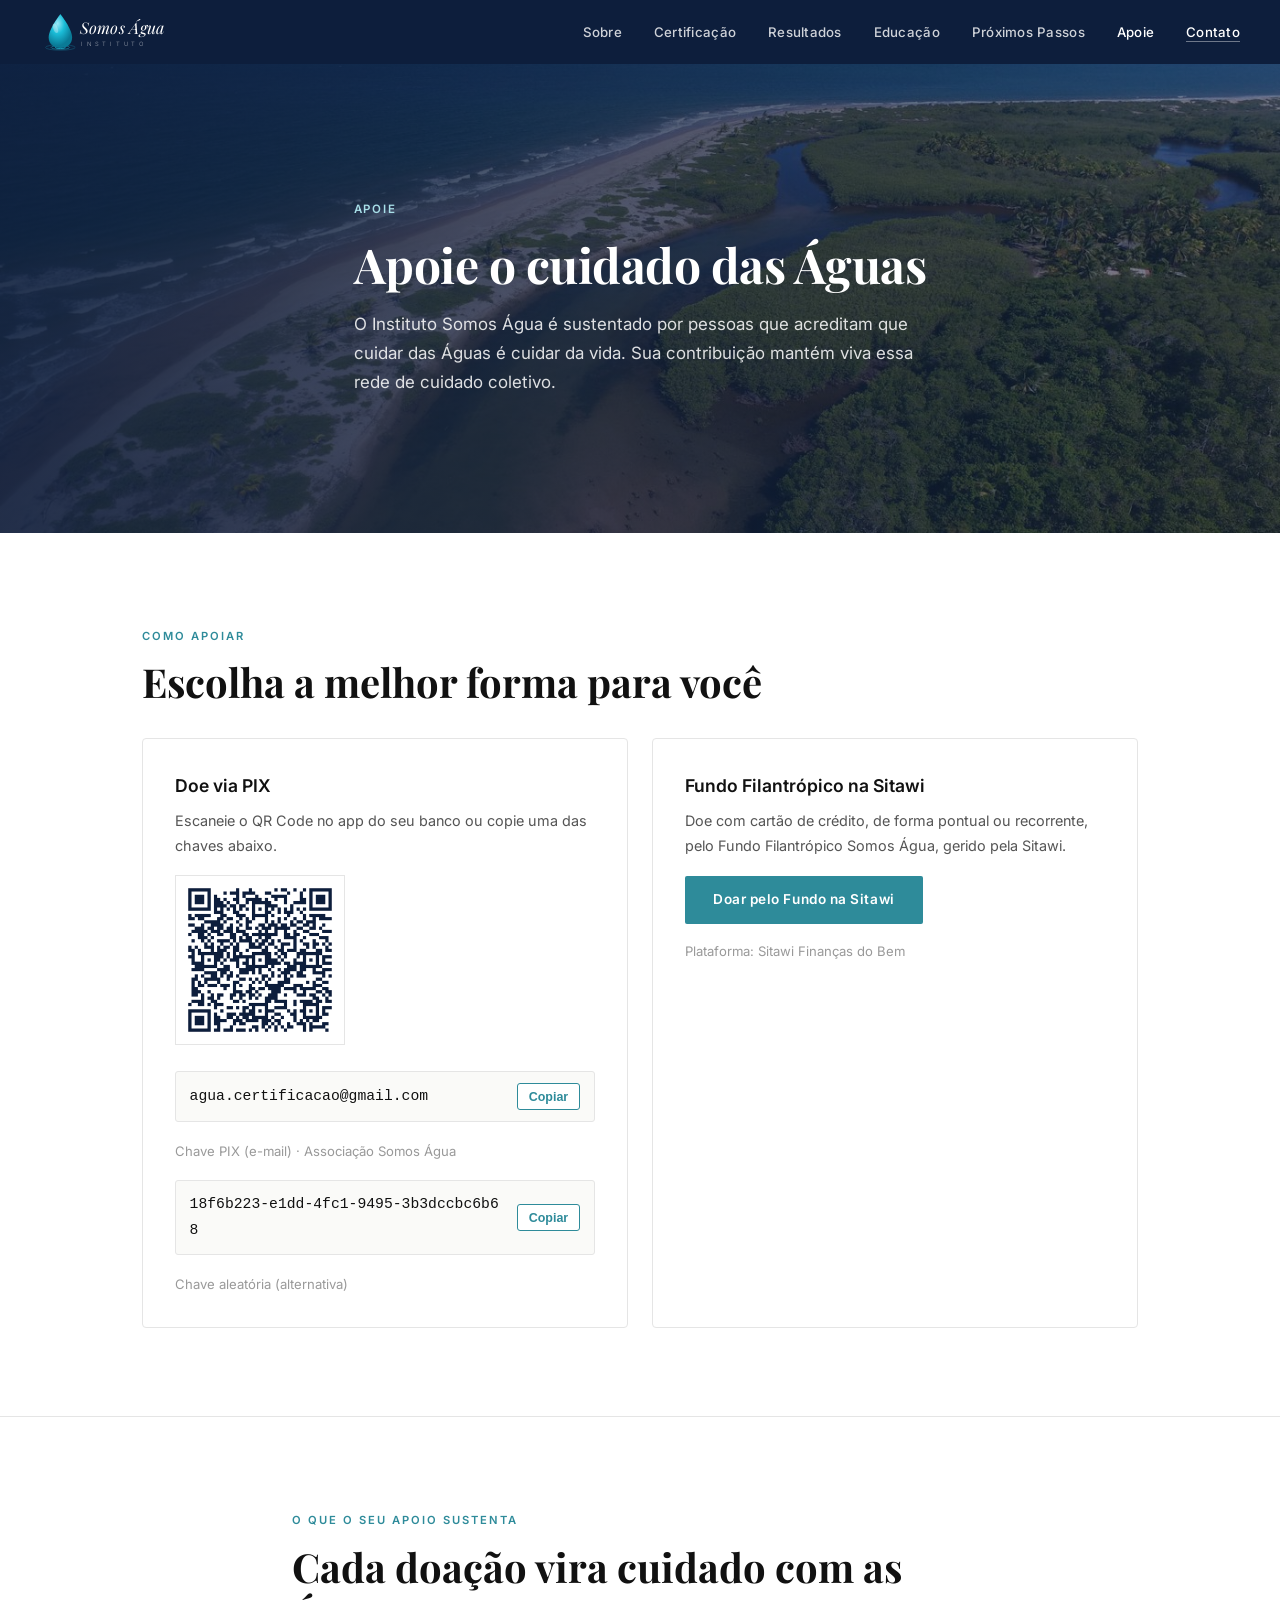
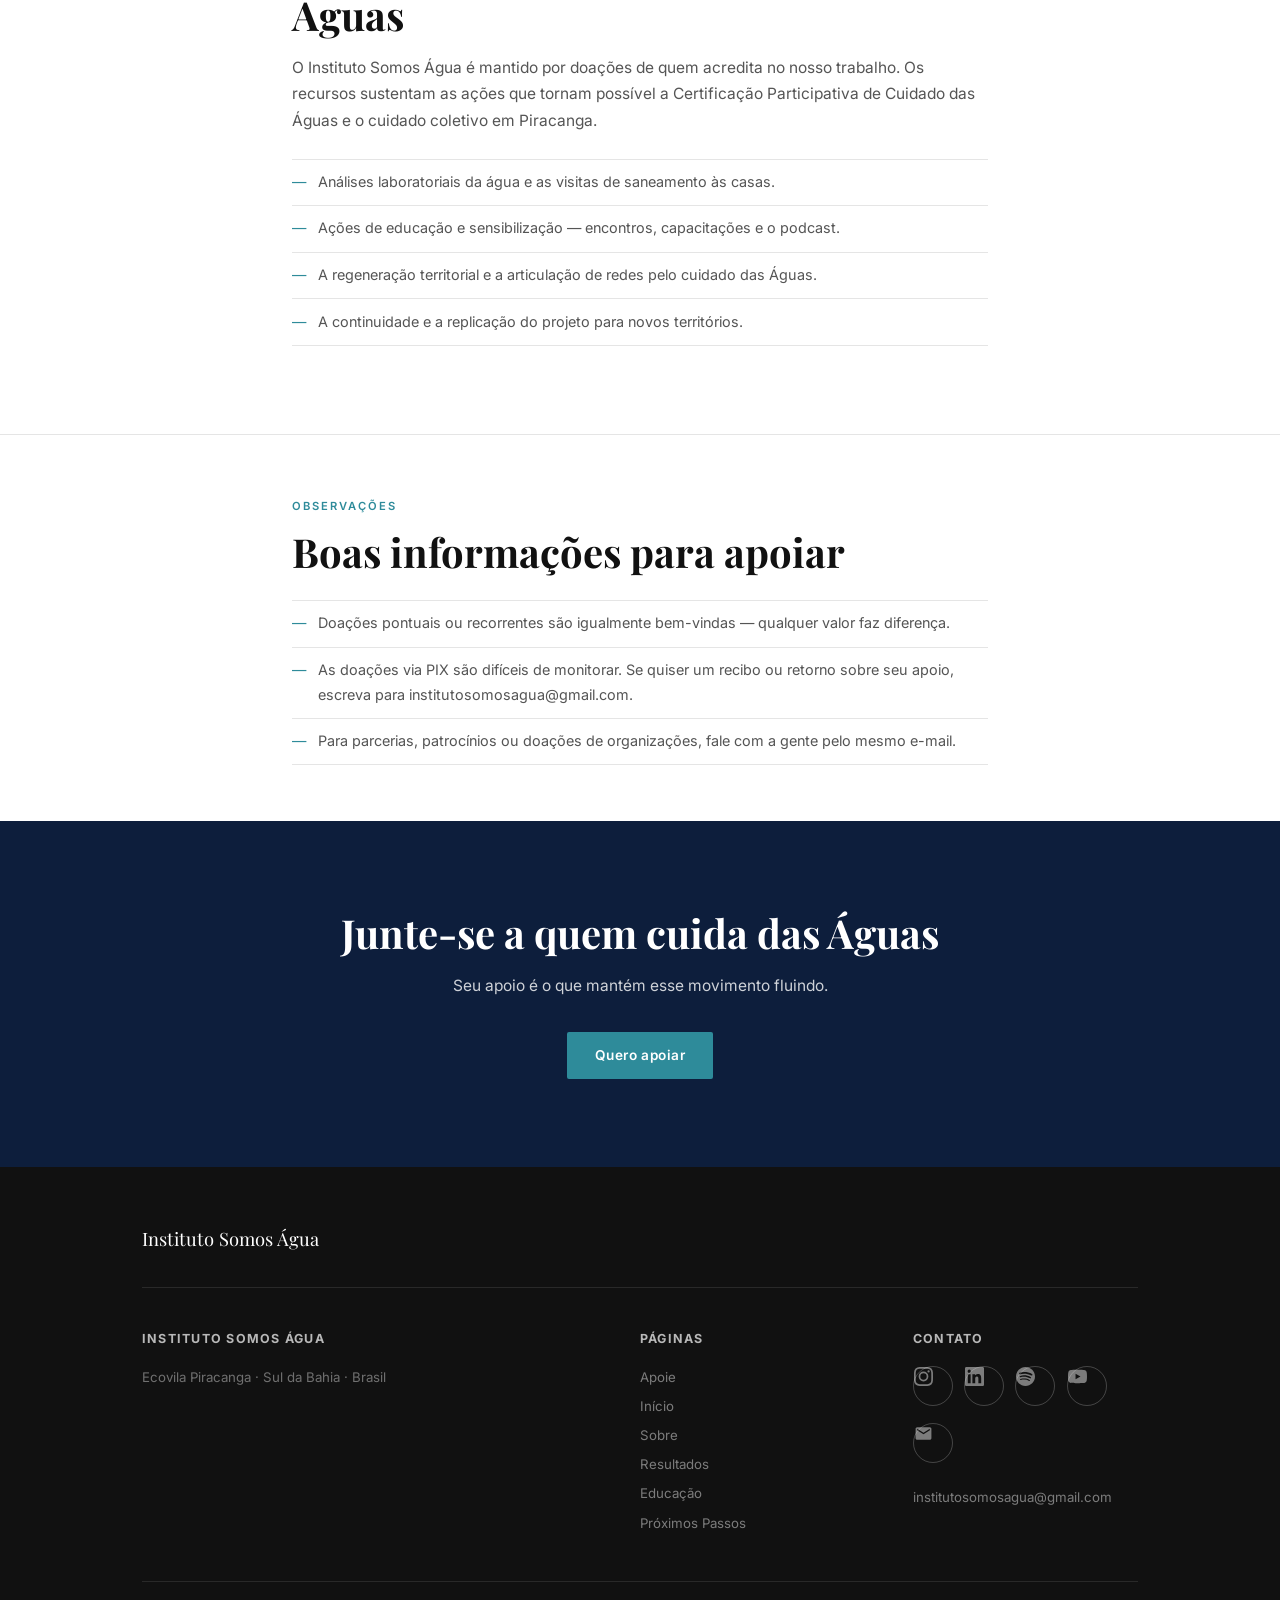
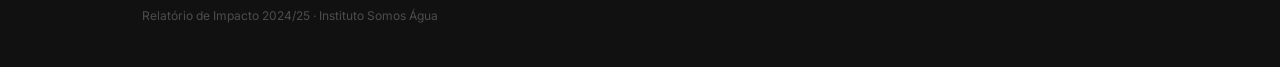
==== apoie.html @ 84f778ec "Add files via upload" ====
<!DOCTYPE html>
<html lang="pt-BR">
<head>
  <meta charset="UTF-8"/><meta name="viewport" content="width=device-width, initial-scale=1.0"/>
  <title>Apoie — Instituto Somos Água</title>
  <link href="https://fonts.googleapis.com/css2?family=Playfair+Display:wght@400;700&family=Inter:wght@300;400;500;600&display=swap" rel="stylesheet"/>
  <link rel="stylesheet" href="style.css"/>
  <style>
    #main-nav { background:#0d1e3c !important; border-bottom:none !important; }
    #main-nav .nav-logo { color:white; }
    #main-nav .nav-links a { color:rgba(255,255,255,.8); }
    #main-nav .nav-links a:hover, #main-nav .nav-links a.active { color:white; }
    #main-nav .nav-cta { color:white !important; border-color:rgba(255,255,255,.4); }
    #main-nav .hamburger span { background:white; }
    .ev-hero { position:relative; min-height:48vh; display:flex; align-items:center; overflow:hidden; }
    .ev-hero-bg { position:absolute; inset:0; background:url('imgs/foz.jpg') center/cover no-repeat; }
    .ev-hero-bg::after { content:''; position:absolute; inset:0; background:linear-gradient(90deg, rgba(13,30,60,.9), rgba(13,30,60,.5)); }
    .ev-hero .container { position:relative; z-index:2; }
    .ev-hero-content { max-width:660px; padding:3rem 0; }
    .ev-eyebrow { display:block; font-size:.72rem; font-weight:600; letter-spacing:.16em; text-transform:uppercase; color:#a8dfe8; margin-bottom:1.1rem; }
    .ev-hero-content h1 { color:#fff; font-size:clamp(2rem,4.5vw,3rem); line-height:1.15; margin-bottom:1.1rem; }
    .ev-hero-content p { color:rgba(255,255,255,.85); font-size:1.06rem; line-height:1.7; max-width:560px; margin:0; }
    .btn-water { background:#2E8B9A; color:#fff; }
    .btn-water:hover { background:#35a2b5; }
    .give-grid { display:grid; grid-template-columns:1fr 1fr; gap:1.5rem; margin-top:2rem; }
    .give-card { border:1px solid var(--border); border-radius:4px; padding:2rem; background:var(--white); }
    .give-card h3 { font-size:1.1rem; margin-bottom:.5rem; }
    .give-card p { font-size:.9rem; }
    .pix-key { display:flex; align-items:center; gap:.6rem; background:var(--off-white); border:1px solid var(--border); border-radius:3px; padding:.7rem .85rem; margin:1.1rem 0; }
    .pix-key code { font-family:'SFMono-Regular',Menlo,monospace; font-size:.92rem; color:var(--ink); flex:1; word-break:break-all; }
    .pix-key button { border:1px solid var(--water); background:#fff; color:var(--water); font-size:.78rem; font-weight:600; padding:.35rem .7rem; border-radius:3px; cursor:pointer; white-space:nowrap; transition:all .15s; }
    .pix-key button:hover { background:var(--water); color:#fff; }
    .qr { margin-top:1rem; }
    .qr img { width:170px; height:170px; object-fit:contain; border:1px solid var(--border); padding:6px; background:#fff; }
    .placeholder { background:#FFF6E5; border:1px dashed #E0B85C; color:#8a6d1f; padding:.4rem .6rem; border-radius:3px; font-size:.82rem; display:inline-block; }
    .give-cta { background:#0d1e3c; color:#fff; text-align:center; }
    .give-cta h2 { color:#fff; } .give-cta p { color:rgba(255,255,255,.8); }
    @media (max-width:700px){ .give-grid { grid-template-columns:1fr; } }
  </style>
  <meta property="og:type" content="website"/>
  <meta property="og:site_name" content="Instituto Somos Água"/>
  <meta property="og:title" content="Apoie — Instituto Somos Água"/>
  <meta property="og:description" content="Apoie o cuidado das Águas. Sua contribuição sustenta a Certificação Participativa de Cuidado das Águas, a educação e a regeneração dos territórios de Piracanga."/>
  <meta property="og:image" content="https://institutosomosagua.github.io/site/imgs/og-image.png"/>
  <meta property="og:image:width" content="1200"/>
  <meta property="og:image:height" content="630"/>
  <meta property="og:locale" content="pt_BR"/>
  <meta name="twitter:card" content="summary_large_image"/>
  <meta name="twitter:image" content="https://institutosomosagua.github.io/site/imgs/og-image.png"/>
</head>
<body>
<nav id="main-nav">
  <a href="index.html" class="nav-logo" style="padding:0;line-height:0;"><svg xmlns="http://www.w3.org/2000/svg" viewBox="0 0 280 68" height="42" style="display:block;"><defs><radialGradient id="dg" cx="38%" cy="28%" r="65%"><stop offset="0%" stop-color="#9AE8F8"/><stop offset="45%" stop-color="#1BBDD8"/><stop offset="100%" stop-color="#0A7A96"/></radialGradient></defs><ellipse cx="33" cy="59" rx="24" ry="4.5" stroke="#1BBAD6" stroke-width="1.0" fill="none" opacity="0.38"/><ellipse cx="33" cy="59" rx="15" ry="3" stroke="#1BBAD6" stroke-width="1.2" fill="none" opacity="0.58"/><ellipse cx="33" cy="59" rx="8" ry="1.8" stroke="#1BBAD6" stroke-width="1.5" fill="none" opacity="0.82"/><path d="M33 5 C33 5 14 29 14 43 C14 53.8 22.6 60 33 60 C43.4 60 52 53.8 52 43 C52 29 33 5 33 5Z" fill="url(#dg)"/><ellipse cx="25" cy="28" rx="3.5" ry="8" fill="white" opacity="0.3" transform="rotate(-20 25 28)"/><text x="64" y="38" font-family="'Playfair Display', Georgia, serif" font-size="26" font-weight="400" font-style="italic" fill="white" letter-spacing="0.5">Somos Água</text><text x="67" y="56" font-family="Inter, sans-serif" font-size="9.5" font-weight="300" fill="rgba(255,255,255,0.58)" letter-spacing="6">INSTITUTO</text></svg></a>
  <button class="hamburger" id="hamburger"><span></span><span></span><span></span></button>
  <ul class="nav-links" id="nav-links">
    <li><a href="sobre.html">Sobre</a></li>
    <li><a href="certificacao.html">Certificação</a></li>
    <li><a href="resultados.html">Resultados</a></li>
    <li><a href="educacao.html">Educação</a></li>
    <li><a href="proximos.html">Próximos Passos</a></li>
    <li><a href="apoie.html" class="active">Apoie</a></li>
    <li><a href="index.html#contato" class="nav-cta">Contato</a></li>
  </ul>
</nav>
<section class="ev-hero">
  <div class="ev-hero-bg"></div>
  <div class="container">
    <div class="ev-hero-content">
      <span class="ev-eyebrow">Apoie</span>
      <h1>Apoie o cuidado das Águas</h1>
      <p>O Instituto Somos Água é sustentado por pessoas que acreditam que cuidar das Águas é cuidar da vida. Sua contribuição mantém viva essa rede de cuidado coletivo.</p>
    </div>
  </div>
</section>

<section id="como-apoiar">
  <div class="container">
    <span class="eyebrow">Como apoiar</span>
    <h2>Escolha a melhor forma para você</h2>
    <div class="give-grid">
      <div class="give-card">
        <h3>Doe via PIX</h3>
        <p>Escaneie o QR Code no app do seu banco ou copie uma das chaves abaixo.</p>
        <div class="qr"><img src="imgs/pix-qr.png" alt="QR Code PIX — Associação Somos Água"/></div>
        <div class="pix-key">
          <code id="pixkey">agua.certificacao@gmail.com</code>
          <button onclick="copyPix('pixkey', this)">Copiar</button>
        </div>
        <p style="font-size:.82rem;color:var(--ink-muted);">Chave PIX (e-mail) · Associação Somos Água</p>
        <div class="pix-key">
          <code id="pixcode">18f6b223-e1dd-4fc1-9495-3b3dccbc6b68</code>
          <button onclick="copyPix('pixcode', this)">Copiar</button>
        </div>
        <p style="font-size:.82rem;color:var(--ink-muted);">Chave aleatória (alternativa)</p>
      </div>
      <div class="give-card">
        <h3>Fundo Filantrópico na Sitawi</h3>
        <p>Doe com cartão de crédito, de forma pontual ou recorrente, pelo Fundo Filantrópico Somos Água, gerido pela Sitawi.</p>
        <p style="margin-top:1.1rem;"><a href="https://fundos.sitawi.net/fundo-somos-agua" target="_blank" rel="noopener" class="btn btn-water">Doar pelo Fundo na Sitawi</a></p>
        <p style="font-size:.82rem;color:var(--ink-muted);margin-top:1rem;">Plataforma: Sitawi Finanças do Bem</p>
      </div>
    </div>
  </div>
</section>

<div class="divider"></div>

<section>
  <div class="container" style="max-width:760px;">
    <span class="eyebrow">O que o seu apoio sustenta</span>
    <h2>Cada doação vira cuidado com as Águas</h2>
    <p>O Instituto Somos Água é mantido por doações de quem acredita no nosso trabalho. Os recursos sustentam as ações que tornam possível a Certificação Participativa de Cuidado das Águas e o cuidado coletivo em Piracanga.</p>
    <ul class="check-list" style="margin-top:1.5rem;">
      <li>Análises laboratoriais da água e as visitas de saneamento às casas.</li>
      <li>Ações de educação e sensibilização — encontros, capacitações e o podcast.</li>
      <li>A regeneração territorial e a articulação de redes pelo cuidado das Águas.</li>
      <li>A continuidade e a replicação do projeto para novos territórios.</li>
    </ul>
  </div>
</section>

<div class="divider"></div>

<section class="tight">
  <div class="container" style="max-width:760px;">
    <span class="eyebrow">Observações</span>
    <h2>Boas informações para apoiar</h2>
    <ul class="check-list" style="margin-top:1.5rem;">
      <li>Doações pontuais ou recorrentes são igualmente bem-vindas — qualquer valor faz diferença.</li>
      <li>As doações via PIX são difíceis de monitorar. Se quiser um recibo ou retorno sobre seu apoio, escreva para institutosomosagua@gmail.com.</li>
      <li>Para parcerias, patrocínios ou doações de organizações, fale com a gente pelo mesmo e-mail.</li>
    </ul>
  </div>
</section>

<section class="give-cta">
  <div class="container">
    <h2>Junte-se a quem cuida das Águas</h2>
    <p style="max-width:480px;margin:0 auto 2rem;">Seu apoio é o que mantém esse movimento fluindo.</p>
    <a href="#como-apoiar" class="btn btn-water">Quero apoiar</a>
  </div>
</section>
<footer>
  <div class="footer-inner">
    <div class="footer-logo">Instituto Somos Água</div>
    <div class="footer-grid">
      <div class="footer-col"><h4>Instituto Somos Água</h4><p>Ecovila Piracanga · Sul da Bahia · Brasil</p></div>
      <div class="footer-col"><h4>Páginas</h4><a href="apoie.html">Apoie</a><a href="index.html">Início</a><a href="sobre.html">Sobre</a><a href="resultados.html">Resultados</a><a href="educacao.html">Educação</a><a href="proximos.html">Próximos Passos</a></div>
      <div class="footer-col">
        <h4>Contato</h4>
        <div class="social-row">
          <a href="https://www.instagram.com/institutosomosagua/" target="_blank" rel="noopener" class="social-btn ig" aria-label="Instagram"><svg viewBox="0 0 24 24" width="20" height="20" aria-hidden="true"><path d="M12 2.163c3.204 0 3.584.012 4.85.07 3.252.148 4.771 1.691 4.919 4.919.058 1.265.069 1.645.069 4.849 0 3.205-.012 3.584-.069 4.849-.149 3.225-1.664 4.771-4.919 4.919-1.266.058-1.644.07-4.85.07-3.204 0-3.584-.012-4.849-.07-3.26-.149-4.771-1.699-4.919-4.92-.058-1.265-.07-1.644-.07-4.849 0-3.204.013-3.583.07-4.849.149-3.227 1.664-4.771 4.919-4.919 1.266-.057 1.645-.069 4.849-.069zm0-2.163C8.741 0 8.332.014 7.052.072 2.695.272.273 2.69.073 7.052.014 8.333 0 8.741 0 12c0 3.259.014 3.668.072 4.948.2 4.358 2.618 6.78 6.98 6.98C8.333 23.986 8.741 24 12 24c3.259 0 3.668-.014 4.948-.072 4.354-.2 6.782-2.618 6.979-6.98.059-1.28.073-1.689.073-4.948 0-3.259-.014-3.667-.072-4.947-.196-4.354-2.617-6.78-6.979-6.98C15.668.014 15.259 0 12 0zm0 5.838a6.162 6.162 0 100 12.324 6.162 6.162 0 000-12.324zM12 16a4 4 0 110-8 4 4 0 010 8zm6.406-11.845a1.44 1.44 0 100 2.881 1.44 1.44 0 000-2.881z"/></svg></a>
          <a href="https://www.linkedin.com/company/instituto-somos-%C3%A1gua/" target="_blank" rel="noopener" class="social-btn li" aria-label="LinkedIn"><svg viewBox="0 0 24 24" width="20" height="20" aria-hidden="true"><path d="M20.447 20.452h-3.554v-5.569c0-1.328-.027-3.037-1.852-3.037-1.853 0-2.136 1.445-2.136 2.939v5.667H9.351V9h3.414v1.561h.046c.477-.9 1.637-1.85 3.37-1.85 3.601 0 4.267 2.37 4.267 5.455v6.286zM5.337 7.433a2.062 2.062 0 01-2.063-2.065 2.064 2.064 0 112.063 2.065zm1.782 13.019H3.555V9h3.564v11.452zM22.225 0H1.771C.792 0 0 .774 0 1.729v20.542C0 23.227.792 24 1.771 24h20.451C23.2 24 24 23.227 24 22.271V1.729C24 .774 23.2 0 22.222 0h.003z"/></svg></a>
          <a href="https://open.spotify.com/show/7oKQB1N1HVJyOMrPgFYadg" target="_blank" rel="noopener" class="social-btn sp" aria-label="Spotify"><svg viewBox="0 0 24 24" width="20" height="20" aria-hidden="true"><path d="M12 0C5.4 0 0 5.4 0 12s5.4 12 12 12 12-5.4 12-12S18.66 0 12 0zm5.521 17.34c-.24.359-.66.48-1.021.24-2.82-1.74-6.36-2.101-10.561-1.141-.418.122-.779-.179-.899-.539-.12-.421.18-.78.54-.9 4.56-1.021 8.52-.6 11.64 1.32.42.18.479.659.301 1.02zm1.44-3.3c-.301.42-.841.6-1.262.3-3.239-1.98-8.159-2.58-11.939-1.38-.479.12-1.02-.12-1.14-.6-.12-.48.12-1.021.6-1.141C9.6 9.9 15 10.561 18.72 12.84c.361.181.54.78.241 1.2zm.12-3.36C15.24 8.4 8.82 8.16 5.16 9.301c-.6.179-1.2-.181-1.38-.721-.18-.601.18-1.2.72-1.381 4.26-1.26 11.28-1.02 15.721 1.621.539.3.719 1.02.42 1.56-.299.421-1.02.599-1.56.3z"/></svg></a>
          <a href="https://www.youtube.com/@institutosomosagua" target="_blank" rel="noopener" class="social-btn yt" aria-label="YouTube"><svg viewBox="0 0 24 24" width="20" height="20" aria-hidden="true"><path d="M23.498 6.186a3.016 3.016 0 0 0-2.122-2.136C19.505 3.545 12 3.545 12 3.545s-7.505 0-9.377.505A3.017 3.017 0 0 0 .502 6.186C0 8.07 0 12 0 12s0 3.93.502 5.814a3.016 3.016 0 0 0 2.122 2.136c1.871.505 9.376.505 9.376.505s7.505 0 9.377-.505a3.015 3.015 0 0 0 2.122-2.136C24 15.93 24 12 24 12s0-3.93-.502-5.814zM9.545 15.568V8.432L15.818 12l-6.273 3.568z"/></svg></a>
          <a href="mailto:institutosomosagua@gmail.com" class="social-btn em" aria-label="E-mail"><svg viewBox="0 0 24 24" width="20" height="20" aria-hidden="true"><path d="M20 4H4c-1.1 0-1.99.9-1.99 2L2 18c0 1.1.9 2 2 2h16c1.1 0 2-.9 2-2V6c0-1.1-.9-2-2-2zm0 4l-8 5-8-5V6l8 5 8-5v2z"/></svg></a>
        </div>
        <a href="mailto:institutosomosagua@gmail.com" class="footer-email">institutosomosagua@gmail.com</a>
      </div>
    </div>
    <p class="footer-bottom">Relatório de Impacto 2024/25 · Instituto Somos Água</p>
  </div>
</footer>
<script>
  document.getElementById('hamburger').addEventListener('click',()=>document.getElementById('nav-links').classList.toggle('open'));
  function copyPix(id, btn){
    const k=document.getElementById(id).innerText;
    navigator.clipboard.writeText(k).then(()=>{ const t=btn.innerText; btn.innerText='Copiado!'; setTimeout(()=>btn.innerText=t,1800); });
  }
</script>
</body>
</html>
---- style.css ----
/* ════════════════════════════════
   INSTITUTO SOMOS ÁGUA — style.css
   Clean, minimal, photo-forward
════════════════════════════════ */

*, *::before, *::after { box-sizing: border-box; margin: 0; padding: 0; }

:root {
  --ink:       #111111;
  --ink-soft:  #555555;
  --ink-muted: #999999;
  --water:     #2E8B9A;
  --water-lt:  #E6F4F7;
  --sand:      #F5EFE6;
  --white:     #FFFFFF;
  --off-white: #FAFAF8;
  --border:    #E5E5E5;
  --nav-h:     64px;
  --max-w:     1060px;
}

html { scroll-behavior: smooth; font-size: 16px; }

body {
  font-family: 'Inter', -apple-system, sans-serif;
  color: var(--ink);
  background: var(--white);
  line-height: 1.72;
  padding-top: var(--nav-h);
  -webkit-font-smoothing: antialiased;
}

/* ── NAV ── */
nav {
  position: fixed; top: 0; left: 0; right: 0; z-index: 300;
  height: var(--nav-h);
  display: flex; align-items: center; justify-content: space-between;
  padding: 0 2.5rem;
  background: rgba(255,255,255,0.96);
  backdrop-filter: blur(12px);
  border-bottom: 1px solid var(--border);
}
.nav-logo {
  font-family: 'Playfair Display', serif;
  color: var(--ink);
  font-size: 1rem;
  font-weight: 700;
  text-decoration: none;
  letter-spacing: .01em;
}
.nav-logo span { color: var(--water); }
.nav-links { display: flex; gap: 2rem; list-style: none; align-items: center; }
.nav-links a {
  color: var(--ink-soft);
  text-decoration: none;
  font-size: .83rem;
  font-weight: 500;
  letter-spacing: .02em;
  transition: color .18s;
}
.nav-links a:hover, .nav-links a.active { color: var(--ink); }
.nav-cta {
  color: var(--water) !important;
  border-bottom: 1px solid var(--water);
  padding-bottom: 1px;
}
.hamburger {
  display: none; background: none; border: none;
  cursor: pointer; padding: .4rem; gap: 4px;
  flex-direction: column; align-items: flex-end;
}
.hamburger span {
  display: block; height: 1.5px; background: var(--ink);
  transition: all .25s;
}
.hamburger span:nth-child(1) { width: 22px; }
.hamburger span:nth-child(2) { width: 16px; }
.hamburger span:nth-child(3) { width: 22px; }

/* ── LAYOUT ── */
.container { max-width: var(--max-w); margin: 0 auto; padding: 0 2rem; }
section { padding: 5.5rem 0; }
section.tight { padding: 3.5rem 0; }

/* ── TYPOGRAPHY ── */
.eyebrow {
  display: inline-block;
  font-size: .7rem; font-weight: 600;
  letter-spacing: .18em; text-transform: uppercase;
  color: var(--water);
  margin-bottom: .75rem;
}
h1 {
  font-family: 'Playfair Display', serif;
  font-size: clamp(2.4rem, 5.5vw, 4rem);
  line-height: 1.1; font-weight: 700;
  letter-spacing: -.01em;
}
h2 {
  font-family: 'Playfair Display', serif;
  font-size: clamp(1.75rem, 3.5vw, 2.5rem);
  line-height: 1.2; font-weight: 700;
  color: var(--ink);
  margin-bottom: 1rem;
}
h3 {
  font-size: 1rem; font-weight: 600;
  color: var(--ink);
  margin-bottom: .5rem;
}
p { color: var(--ink-soft); margin-bottom: .9rem; font-size: .97rem; }
p:last-child { margin-bottom: 0; }
strong { color: var(--ink); font-weight: 600; }

/* ── BUTTONS ── */
.btn {
  display: inline-block;
  padding: .75rem 1.75rem;
  font-size: .85rem; font-weight: 600; letter-spacing: .04em;
  text-decoration: none; border-radius: 2px;
  transition: all .18s;
}
.btn-dark {
  background: var(--ink); color: var(--white);
}
.btn-dark:hover { background: #333; }
.btn-outline {
  border: 1px solid rgba(255,255,255,.5);
  color: var(--white);
}
.btn-outline:hover { background: rgba(255,255,255,.1); border-color: white; }
.btn-water { background: var(--water); color: white; }
.btn-water:hover { background: #266f7d; }

/* ── DIVIDER ── */
.divider { height: 1px; background: var(--border); margin: 0; }

/* ── PAGE HERO (inner pages) ── */
.page-hero {
  padding: 5rem 0 4.5rem;
  border-bottom: 1px solid var(--border);
  background: var(--off-white);
}
.page-hero .eyebrow { }
.page-hero h1 { font-size: clamp(2rem, 4.5vw, 3.2rem); margin-bottom: .75rem; }
.page-hero p { max-width: 520px; font-size: 1.05rem; }

/* ── FULL-BLEED PHOTO ── */
.photo-full {
  width: 100%;
  aspect-ratio: 16/7;
  object-fit: cover;
  display: block;
}
.photo-full.tall { aspect-ratio: 16/9; }

.photo-caption {
  font-size: .75rem; color: var(--ink-muted);
  letter-spacing: .04em; text-align: right;
  padding: .5rem 2rem 0;
}

/* ── 2-COL GRID ── */
.grid-2 {
  display: grid;
  grid-template-columns: 1fr 1fr;
  gap: 3rem;
  align-items: start;
}
.grid-2.center { align-items: center; }
.grid-3 { display: grid; grid-template-columns: repeat(3,1fr); gap: 2rem; }
.grid-4 { display: grid; grid-template-columns: repeat(4,1fr); gap: 1.5rem; }

/* ── STAT ── */
.stat-num {
  font-family: 'Playfair Display', serif;
  font-size: 3.5rem; font-weight: 700; line-height: 1;
  color: var(--ink); margin-bottom: .25rem;
}
.stat-num sup { font-size: 1.5rem; vertical-align: super; }
.stat-label { font-size: .8rem; color: var(--ink-muted); letter-spacing: .06em; text-transform: uppercase; }

/* ── CARD ── */
.card {
  padding: 2rem 0;
  border-top: 1px solid var(--border);
}
.card h3 { margin-bottom: .4rem; }

.card-box {
  padding: 2rem;
  border: 1px solid var(--border);
  background: var(--white);
}

/* ── QUOTE ── */
.pull-quote {
  font-family: 'Playfair Display', serif;
  font-size: clamp(1.3rem, 2.5vw, 1.8rem);
  font-style: italic; line-height: 1.45;
  color: var(--ink);
  max-width: 680px;
  margin: 0 auto;
  text-align: center;
}
.pull-cite {
  display: block; margin-top: 1.25rem;
  font-family: 'Inter', sans-serif;
  font-size: .78rem; font-style: normal;
  color: var(--ink-muted); letter-spacing: .08em; text-transform: uppercase;
}

/* ── INLINE QUOTE ── */
.inline-quote {
  border-left: 2px solid var(--water);
  padding: .75rem 1.5rem;
  margin: 1.5rem 0;
  font-style: italic; color: var(--ink-soft);
}

/* ── PROGRESS ── */
.prog-row { margin-bottom: 1rem; }
.prog-meta { display: flex; justify-content: space-between; font-size: .8rem; color: var(--ink-muted); margin-bottom: .35rem; }
.prog-track { height: 3px; background: var(--border); }
.prog-fill { height: 100%; background: var(--water); transition: width 1s ease; }
.prog-fill.good { background: #2D8A5A; }

/* ── STEP ── */
.step {
  display: flex; gap: 1.5rem; align-items: flex-start;
  padding: 1.5rem 0; border-top: 1px solid var(--border);
}
.step:last-child { border-bottom: 1px solid var(--border); }
.step-n {
  font-family: 'Playfair Display', serif;
  font-size: 1.5rem; color: var(--water);
  font-weight: 700; flex-shrink: 0; line-height: 1; padding-top: .1rem;
  min-width: 2rem;
}
.step-body h3 { font-size: .97rem; margin-bottom: .3rem; }

/* ── CHECKLIST ── */
.check-list { list-style: none; }
.check-list li {
  display: flex; gap: .75rem; padding: .65rem 0;
  border-top: 1px solid var(--border);
  font-size: .9rem; color: var(--ink-soft);
}
.check-list li:last-child { border-bottom: 1px solid var(--border); }
.check-list li::before { content: '—'; color: var(--water); flex-shrink: 0; }

/* ── PARTNER ── */
.partner {
  padding: 1.5rem 0;
  border-top: 1px solid var(--border);
}
.partner:last-child { border-bottom: 1px solid var(--border); }
.partner h3 { font-size: .97rem; color: var(--water); margin-bottom: .3rem; }

/* ── PHOTO+TEXT SPLIT ── */
.split { display: grid; grid-template-columns: 1fr 1fr; }
.split-img { overflow: hidden; }
.split-img img { width: 100%; height: 100%; object-fit: cover; display: block; }
.split-text { padding: 4rem 3rem; display: flex; flex-direction: column; justify-content: center; }

/* ── FOOTER ── */
footer {
  background: var(--ink); color: rgba(255,255,255,.45);
  padding: 3.5rem 0 2.5rem;
}
.footer-inner { max-width: var(--max-w); margin: 0 auto; padding: 0 2rem; }
.footer-logo {
  font-family: 'Playfair Display', serif;
  font-size: 1.15rem; color: white;
  margin-bottom: .4rem;
}
.footer-grid {
  display: grid; grid-template-columns: 2fr 1fr 1fr;
  gap: 3rem; padding: 2.5rem 0;
  border-top: 1px solid rgba(255,255,255,.1);
  border-bottom: 1px solid rgba(255,255,255,.1);
  margin: 2rem 0 1.5rem;
}
.footer-col h4 { color: rgba(255,255,255,.7); font-size: .78rem; letter-spacing: .1em; text-transform: uppercase; margin-bottom: 1rem; }
.footer-col p { font-size: .83rem; color: rgba(255,255,255,.4); margin-bottom: .3rem; }
.footer-col a { display: block; color: rgba(255,255,255,.45); text-decoration: none; font-size: .83rem; margin-bottom: .4rem; transition: color .15s; }
.footer-col a:hover { color: white; }
.footer-bottom { font-size: .75rem; color: rgba(255,255,255,.25); }

/* ── RESPONSIVE ── */
@media (max-width: 860px) {
  nav { padding: 0 1.25rem; }
  .nav-links { display: none; flex-direction: column; align-items: flex-start; position: absolute; top: var(--nav-h); left: 0; right: 0; background: white; padding: 1.5rem 2rem; gap: 1.2rem; border-bottom: 1px solid var(--border); box-shadow: 0 8px 24px rgba(0,0,0,.08); }
  .nav-links.open { display: flex; }
  .hamburger { display: flex; }
  .grid-2, .grid-3, .grid-4 { grid-template-columns: 1fr; }
  .split { grid-template-columns: 1fr; }
  .split-img { height: 260px; }
  .split-text { padding: 2.5rem 1.5rem; }
  .footer-grid { grid-template-columns: 1fr 1fr; gap: 2rem; }
  section { padding: 3.5rem 0; }
}
@media (max-width: 500px) {
  section { padding: 2.75rem 0; }
  .photo-full { aspect-ratio: 4/3; }
  .footer-grid { grid-template-columns: 1fr; }
  .container { padding: 0 1.25rem; }
}

/* ════════════════════════════════
   SOCIAL & CONTATO (interativo)
════════════════════════════════ */

/* ── ícones do rodapé (fundo escuro) ── */
.social-row { display:flex; gap:.7rem; flex-wrap:wrap; align-items:center; margin-bottom:1rem; }
.social-btn {
  width:40px; height:40px; border-radius:50%;
  display:inline-flex; align-items:center; justify-content:center;
  border:1px solid rgba(255,255,255,.22);
  color:rgba(255,255,255,.72);
  transition:transform .2s ease, background .2s ease, color .2s ease, border-color .2s ease;
}
.social-btn svg { width:19px; height:19px; fill:currentColor; }
.social-btn:hover { transform:translateY(-4px); color:#fff; border-color:transparent; }
.social-btn.ig:hover { background:linear-gradient(45deg,#f09433,#e6683c,#dc2743,#cc2366,#bc1888); }
.social-btn.li:hover { background:#0A66C2; }
.social-btn.sp:hover { background:#1DB954; }
.social-btn.em:hover { background:var(--water); }
.footer-email { font-size:.83rem; }

/* ── seção dedicada de contato (fundo claro) ── */
.connect-section { background:var(--off-white); border-top:1px solid var(--border); }
.contact-grid { display:grid; grid-template-columns:repeat(2,1fr); gap:1.1rem; max-width:760px; margin-top:2.25rem; }
.contact-card {
  display:flex; align-items:center; gap:1.1rem;
  padding:1.25rem 1.5rem; border:1px solid var(--border);
  background:var(--white); text-decoration:none; color:var(--ink);
  transition:transform .2s ease, box-shadow .2s ease, border-color .2s ease;
}
.contact-card:hover { transform:translateY(-4px); box-shadow:0 14px 30px rgba(0,0,0,.08); border-color:transparent; }
.contact-ic {
  width:50px; height:50px; border-radius:50%; flex-shrink:0;
  display:inline-flex; align-items:center; justify-content:center;
  background:var(--off-white); color:var(--ink);
  transition:background .25s ease, color .25s ease, transform .25s ease;
}
.contact-ic svg { width:24px; height:24px; fill:currentColor; }
.contact-card:hover .contact-ic { transform:scale(1.08); }
.contact-card .c-label { display:block; font-size:.68rem; letter-spacing:.12em; text-transform:uppercase; color:var(--ink-muted); margin-bottom:.15rem; }
.contact-card .c-handle { display:block; font-size:.97rem; font-weight:500; color:var(--ink); }
.contact-card.ig:hover .contact-ic { background:linear-gradient(45deg,#f09433,#dc2743,#bc1888); color:#fff; }
.contact-card.li:hover .contact-ic { background:#0A66C2; color:#fff; }
.contact-card.sp:hover .contact-ic { background:#1DB954; color:#fff; }
.contact-card.em:hover .contact-ic { background:var(--water); color:#fff; }
@media (max-width:600px){ .contact-grid { grid-template-columns:1fr; } }
.connect-section{scroll-margin-top:84px;}

.social-btn.yt:hover{background:#FF0000;}
.contact-card.yt:hover .contact-ic{background:#FF0000;color:#fff;}

/* ════════════════════════════════
   EVENTO — banner na home
════════════════════════════════ */
.event-banner { background:#0d1e3c; color:#fff; }
.event-banner .event-eyebrow { display:block; font-size:.72rem; font-weight:600; letter-spacing:.16em; text-transform:uppercase; color:#a8dfe8; margin-bottom:1.1rem; }
.event-banner h2 { font-family:'Playfair Display',serif; color:#fff; font-size:clamp(1.6rem,3.2vw,2.4rem); line-height:1.2; margin-bottom:1.2rem; }
.event-banner .event-lead { color:rgba(255,255,255,.85); font-size:1.05rem; line-height:1.7; max-width:660px; margin-bottom:1.2rem; }
.event-banner .event-bio { color:rgba(255,255,255,.6); font-size:.9rem; line-height:1.65; max-width:660px; margin-bottom:1.75rem; }
.event-banner .event-bio strong { color:#fff; }
.event-banner .event-meta { list-style:none; display:grid; gap:.55rem; max-width:660px; margin:0 0 2rem; }
.event-banner .event-meta li { position:relative; padding-left:1.3rem; font-size:.95rem; color:rgba(255,255,255,.85); }
.event-banner .event-meta li::before { content:''; position:absolute; left:0; top:.5rem; width:7px; height:7px; border-radius:50%; background:#a8dfe8; }
.event-banner .btn-water { background:#2E8B9A; color:#fff; }
.event-banner .btn-water:hover { background:#35a2b5; }
.event-banner .event-inner { display:grid; grid-template-columns:0.9fr 1.1fr; gap:2.5rem; align-items:center; }
.event-banner .event-photo { align-self:stretch; }
.event-banner .event-photo img { width:100%; height:100%; min-height:300px; max-height:460px; object-fit:cover; display:block; border-radius:4px; }
@media (max-width:768px){ .event-banner .event-inner { grid-template-columns:1fr; gap:1.75rem; } .event-banner .event-photo img { max-height:340px; } }

/* ════════════════════════════════
   CASAS PARTICIPANTES (certificação)
════════════════════════════════ */
.houses-section { border-top:1px solid var(--border); }
.houses-legend { display:flex; flex-wrap:wrap; gap:.75rem 2rem; font-size:.82rem; color:var(--ink-muted); margin:1.25rem 0 2rem; align-items:center; }
.houses-legend .lg { display:inline-flex; align-items:center; gap:.5rem; }
.houses-legend .dot { width:14px; height:14px; border-radius:50%; display:inline-block; }
.houses-grid { display:grid; grid-template-columns:repeat(auto-fill,minmax(190px,1fr)); gap:.55rem; }
.house { display:flex; align-items:center; gap:.6rem; padding:.6rem .85rem; border:1px solid var(--border); border-radius:3px; font-size:.88rem; color:var(--ink-muted); background:var(--white); line-height:1.3; }
.house .tick { width:18px; height:18px; flex-shrink:0; border-radius:50%; border:1.5px solid var(--border); display:inline-flex; align-items:center; justify-content:center; }
.house.in { background:var(--water-lt); border-color:#b9e0e7; color:var(--ink); font-weight:500; }
.house.in .tick { background:var(--water); border-color:var(--water); }
.house.in .tick svg { display:block; fill:#fff; }
@media (max-width:500px){ .houses-grid { grid-template-columns:1fr 1fr; } }

/* ════════════════════════════════
   CARROSSEL DE DESTAQUES (home)
════════════════════════════════ */
.promo-carousel { background:#0d1e3c; color:#fff; }
.pc-wrap { position:relative; }
.pc-viewport { overflow:hidden; }
.pc-track { display:flex; transition:transform .55s cubic-bezier(.4,0,.2,1); }
.pc-slide { min-width:100%; display:grid; grid-template-columns:0.9fr 1.1fr; gap:2.5rem; align-items:center; }
.pc-photo img { width:100%; height:100%; min-height:320px; max-height:420px; object-fit:cover; border-radius:4px; display:block; }
.pc-eyebrow { display:block; font-size:.72rem; font-weight:600; letter-spacing:.16em; text-transform:uppercase; color:#a8dfe8; margin-bottom:1.1rem; }
.pc-title { font-family:'Playfair Display',serif; color:#fff; font-size:clamp(1.5rem,3vw,2.2rem); line-height:1.2; margin-bottom:1.1rem; }
.pc-desc { color:rgba(255,255,255,.82); font-size:1rem; line-height:1.7; max-width:600px; margin-bottom:1.4rem; }
.pc-desc strong { color:#fff; }
.pc-meta { list-style:none; display:grid; gap:.5rem; max-width:600px; margin:0 0 1.8rem; padding:0; }
.pc-meta li { position:relative; padding-left:1.3rem; font-size:.92rem; color:rgba(255,255,255,.82); }
.pc-meta li::before { content:''; position:absolute; left:0; top:.5rem; width:7px; height:7px; border-radius:50%; background:#a8dfe8; }
.promo-carousel .btn-water { background:#2E8B9A; color:#fff; }
.promo-carousel .btn-water:hover { background:#35a2b5; }
.pc-arrow { position:absolute; top:38%; transform:translateY(-50%); width:44px; height:44px; border-radius:50%; border:1px solid rgba(255,255,255,.3); background:rgba(13,30,60,.55); color:#fff; font-size:1.6rem; line-height:1; cursor:pointer; display:flex; align-items:center; justify-content:center; transition:background .2s,border-color .2s; z-index:3; }
.pc-arrow:hover { background:#2E8B9A; border-color:#2E8B9A; }
.pc-prev { left:-6px; }
.pc-next { right:-6px; }
.pc-dots { display:flex; justify-content:center; gap:.5rem; margin-top:1.75rem; }
.pc-dots button { width:9px; height:9px; border-radius:50%; border:none; background:rgba(255,255,255,.3); cursor:pointer; padding:0; transition:background .2s,transform .2s; }
.pc-dots button.active { background:#a8dfe8; transform:scale(1.25); }
@media (max-width:768px){
  .pc-slide { grid-template-columns:1fr; gap:1.5rem; }
  .pc-photo img { max-height:280px; }
  .pc-arrow { width:38px; height:38px; font-size:1.35rem; background:rgba(13,30,60,.72); top:34%; }
  .pc-prev { left:2px; } .pc-next { right:2px; }
}

/* ════════════════════════════════
   AJUSTES MOBILE — carrossel + menu
════════════════════════════════ */
@media (max-width:768px){
  .promo-carousel { padding:2.25rem 0; }
  .pc-slide { grid-template-columns:1fr; gap:1rem; }
  .pc-photo img { min-height:0; max-height:190px; }
  .pc-eyebrow { margin-bottom:.7rem; font-size:.68rem; }
  .pc-title { font-size:1.3rem; line-height:1.2; margin-bottom:.6rem; }
  .pc-desc { font-size:.9rem; line-height:1.55; margin-bottom:.9rem; }
  .pc-meta { margin-bottom:1rem; gap:.35rem; }
  .pc-meta li { font-size:.85rem; }
  .promo-carousel .btn { padding:.65rem 1.4rem; font-size:.8rem; }
  .pc-dots { margin-top:1.1rem; }
  .pc-arrow { width:34px; height:34px; font-size:1.2rem; top:95px; background:rgba(13,30,60,.72); }
  .pc-prev { left:2px; } .pc-next { right:2px; }
}
/* Menu mobile (dropdown) em nav escuro — corrige a "tela em branco" */
@media (max-width:860px){
  #main-nav .nav-links { background:#0d1e3c; border-bottom:none; box-shadow:0 10px 24px rgba(0,0,0,.28); }
  #main-nav .nav-links a { color:#fff; }
  #main-nav .nav-links .nav-cta { color:#fff !important; }
}
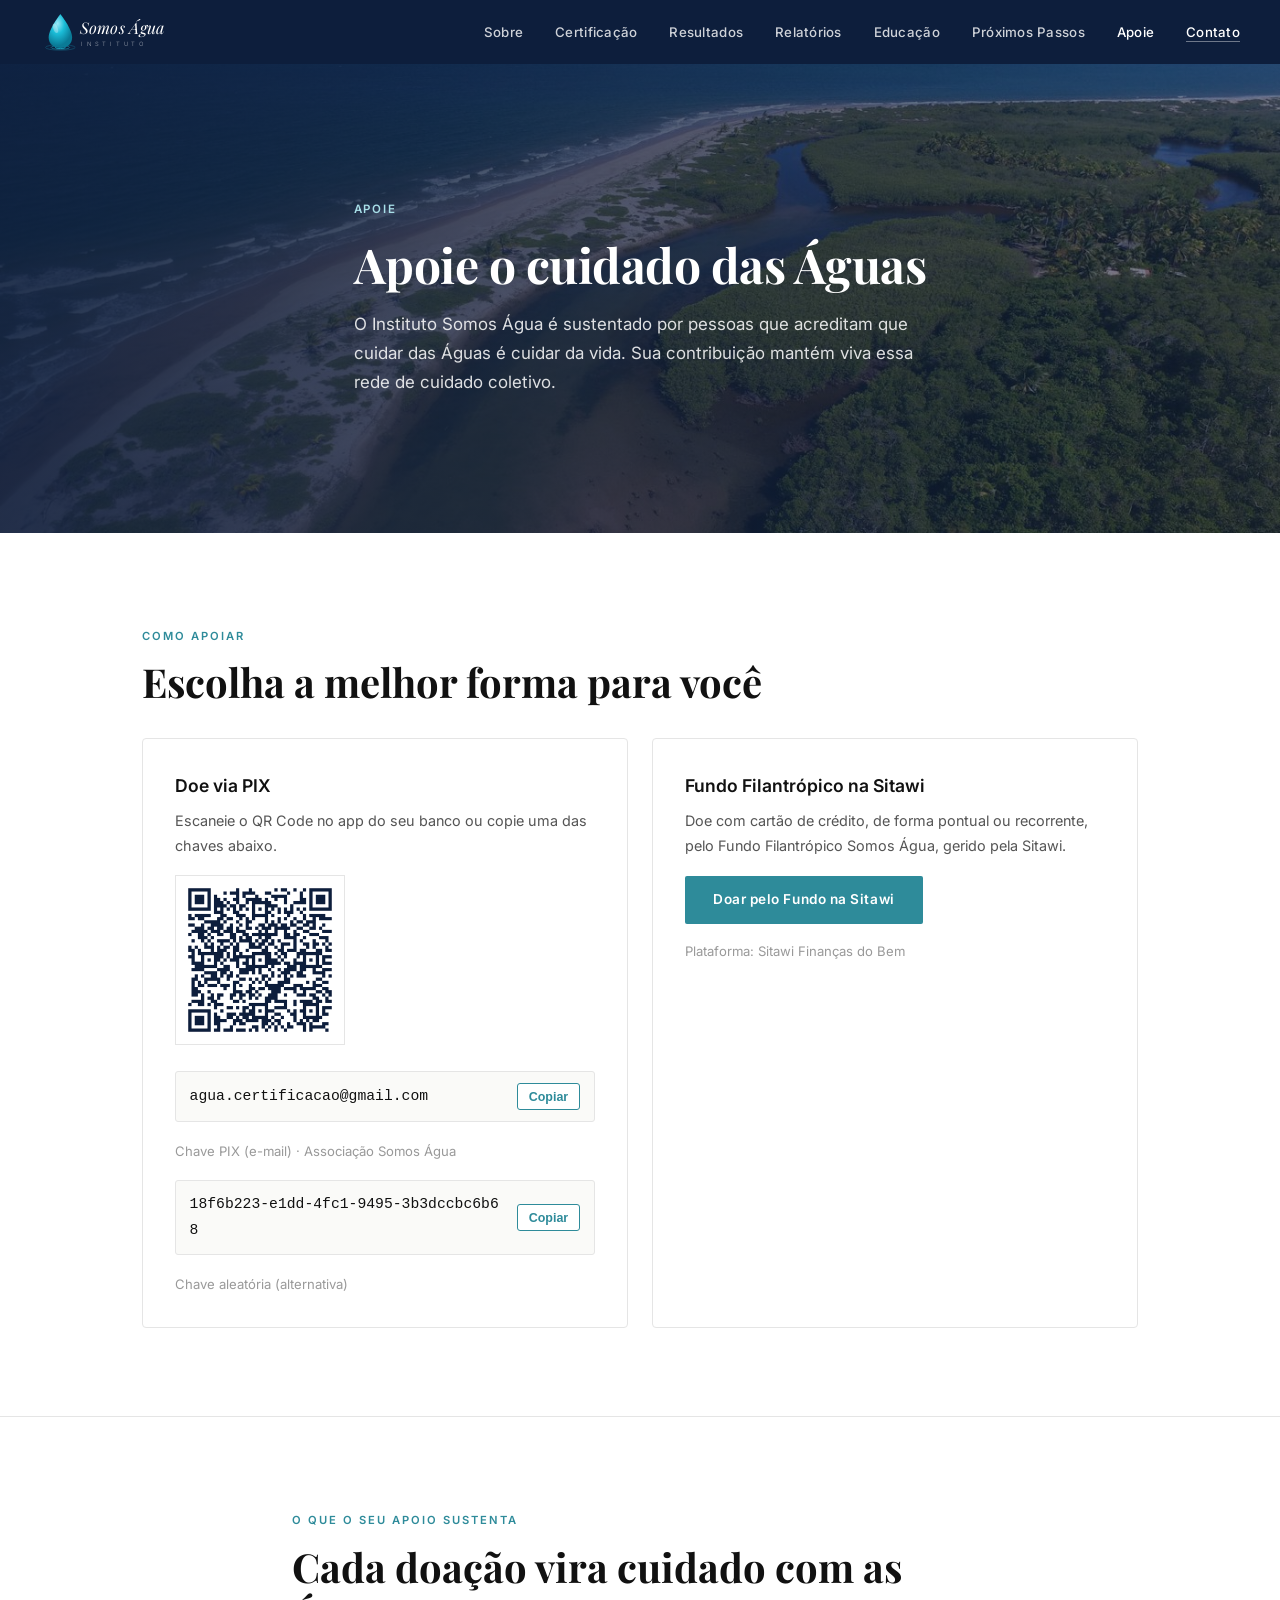
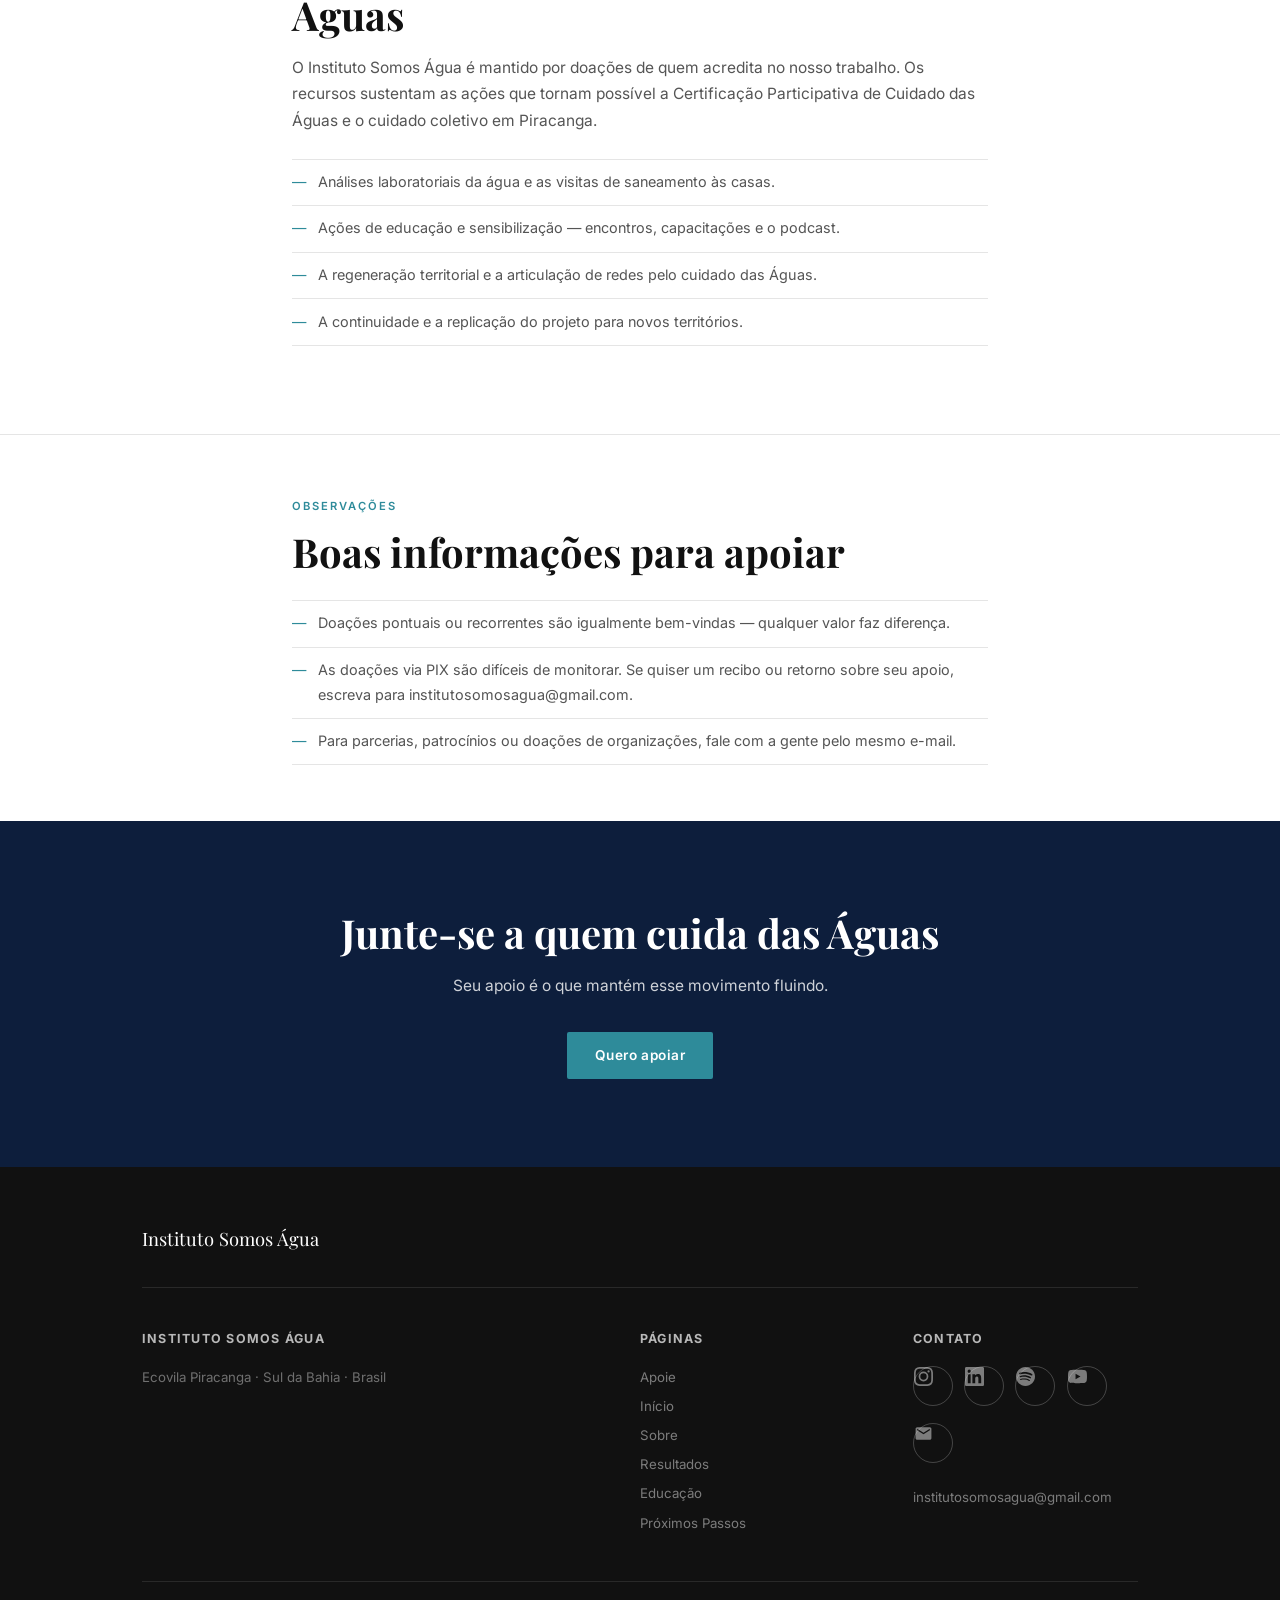
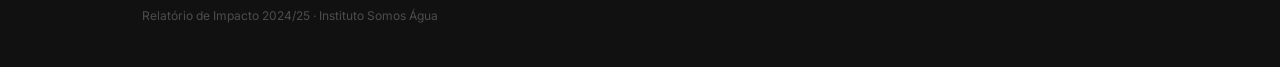
==== commit 12d8b374: "Add files via upload" ====
--- a/apoie.html
+++ b/apoie.html
@@ -3,8 +3,13 @@
 <head>
   <meta charset="UTF-8"/><meta name="viewport" content="width=device-width, initial-scale=1.0"/>
   <title>Apoie — Instituto Somos Água</title>
+  <link rel="canonical" href="https://institutosomosagua.org.br/apoie.html"/>
+  <meta name="description" content="Apoie o cuidado das Águas. Sua contribuição sustenta a Certificação Participativa de Cuidado das Águas, a educação e a regeneração dos territórios de Piracanga."/>
   <link href="https://fonts.googleapis.com/css2?family=Playfair+Display:wght@400;700&family=Inter:wght@300;400;500;600&display=swap" rel="stylesheet"/>
   <link rel="stylesheet" href="style.css"/>
+  <link rel="icon" href="favicon.svg" type="image/svg+xml"/>
+  <link rel="icon" href="favicon-32.png" sizes="32x32" type="image/png"/>
+  <link rel="apple-touch-icon" href="apple-touch-icon.png"/>
   <style>
     #main-nav { background:#0d1e3c !important; border-bottom:none !important; }
     #main-nav .nav-logo { color:white; }
@@ -38,15 +43,24 @@
     @media (max-width:700px){ .give-grid { grid-template-columns:1fr; } }
   </style>
   <meta property="og:type" content="website"/>
+  <meta property="og:url" content="https://institutosomosagua.org.br/apoie.html"/>
   <meta property="og:site_name" content="Instituto Somos Água"/>
   <meta property="og:title" content="Apoie — Instituto Somos Água"/>
   <meta property="og:description" content="Apoie o cuidado das Águas. Sua contribuição sustenta a Certificação Participativa de Cuidado das Águas, a educação e a regeneração dos territórios de Piracanga."/>
-  <meta property="og:image" content="https://institutosomosagua.github.io/site/imgs/og-image.png"/>
+  <meta property="og:image" content="https://institutosomosagua.org.br/imgs/og-image.png"/>
   <meta property="og:image:width" content="1200"/>
   <meta property="og:image:height" content="630"/>
   <meta property="og:locale" content="pt_BR"/>
   <meta name="twitter:card" content="summary_large_image"/>
-  <meta name="twitter:image" content="https://institutosomosagua.github.io/site/imgs/og-image.png"/>
+  <meta name="twitter:image" content="https://institutosomosagua.org.br/imgs/og-image.png"/>
+  <!-- Google Analytics (GA4) -->
+  <script async src="https://www.googletagmanager.com/gtag/js?id=G-5VGXWJZ3L4"></script>
+  <script>
+    window.dataLayer = window.dataLayer || [];
+    function gtag(){dataLayer.push(arguments);}
+    gtag('js', new Date());
+    gtag('config', 'G-5VGXWJZ3L4');
+  </script>
 </head>
 <body>
 <nav id="main-nav">
@@ -56,6 +70,7 @@
     <li><a href="sobre.html">Sobre</a></li>
     <li><a href="certificacao.html">Certificação</a></li>
     <li><a href="resultados.html">Resultados</a></li>
+    <li><a href="relatorios.html">Relatórios</a></li>
     <li><a href="educacao.html">Educação</a></li>
     <li><a href="proximos.html">Próximos Passos</a></li>
     <li><a href="apoie.html" class="active">Apoie</a></li>
--- a/style.css
+++ b/style.css
@@ -447,3 +447,6 @@
   #main-nav .nav-links a { color:#fff; }
   #main-nav .nav-links .nav-cta { color:#fff !important; }
 }
+.pc-pause { position:absolute; bottom:-3px; right:0; width:30px; height:30px; border-radius:50%; border:1px solid rgba(255,255,255,.3); background:transparent; color:rgba(255,255,255,.72); font-size:.58rem; line-height:1; cursor:pointer; display:flex; align-items:center; justify-content:center; transition:color .2s,border-color .2s; }
+.pc-pause:hover { color:#fff; border-color:#fff; }
+@media (prefers-reduced-motion: reduce){ .pc-track { transition:none; } }
